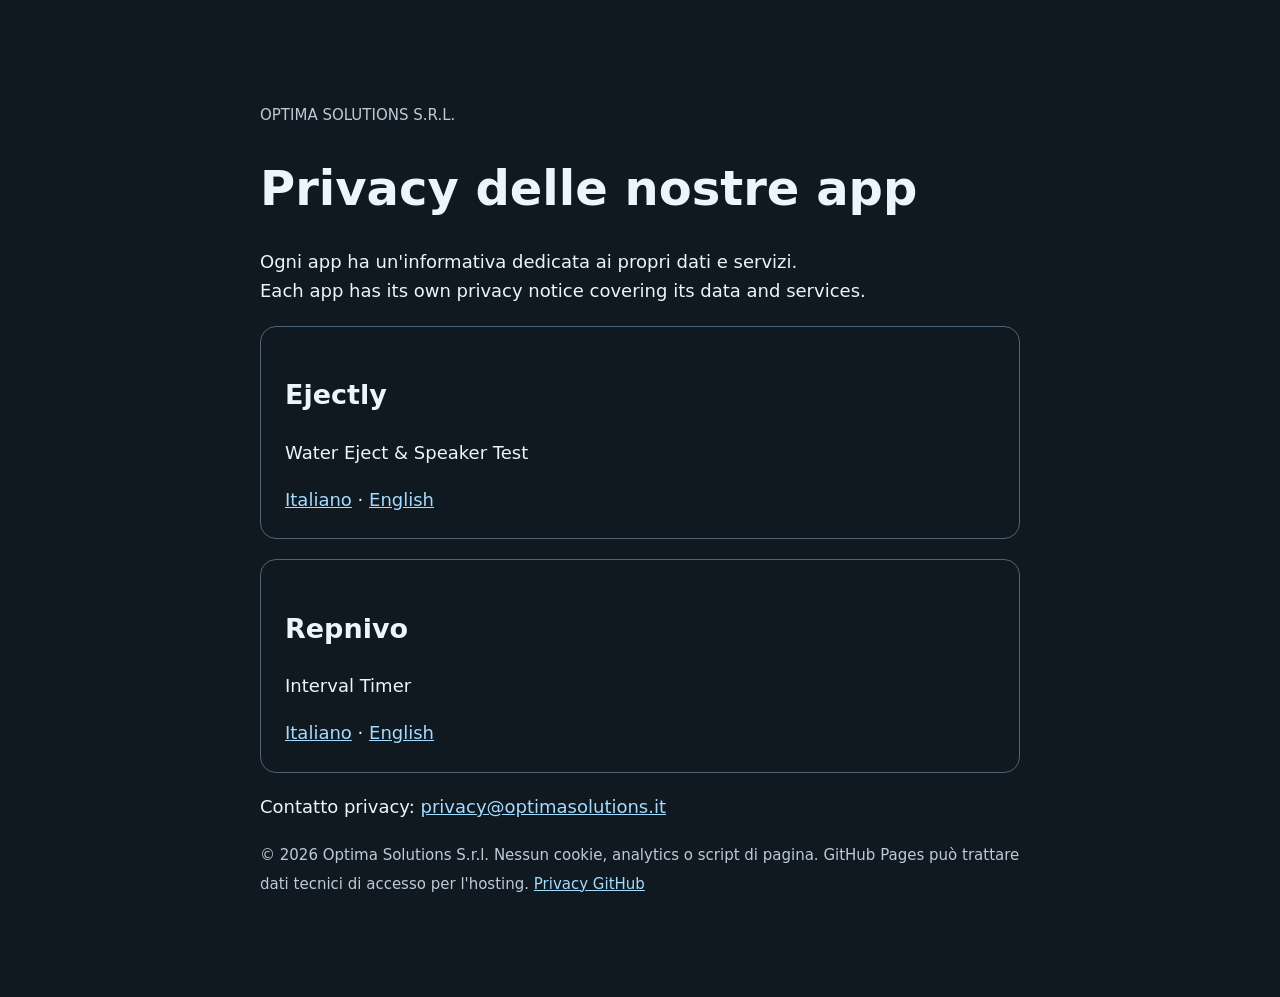
==== index.html @ 87899adc "docs: add company privacy directory" ====
<!doctype html><html lang="it"><head><meta charset="utf-8"><meta name="viewport" content="width=device-width,initial-scale=1"><title>Optima Solutions — Privacy delle app</title><meta name="referrer" content="no-referrer"><style>body{font:18px/1.6 system-ui;margin:0;background:#101820;color:#edf4fa}main{max-width:760px;margin:8vh auto;padding:28px}h1{font-size:clamp(30px,6vw,48px);line-height:1.15}a{color:#a3dcff}article{border:1px solid #4c6475;border-radius:16px;padding:24px;margin:20px 0}small{color:#bbcbd7}a:focus-visible{outline:3px solid #ffd279;outline-offset:4px}</style></head><body><main><small>OPTIMA SOLUTIONS S.R.L.</small><h1>Privacy delle nostre app</h1><p>Ogni app ha un'informativa dedicata ai propri dati e servizi.<br><span lang="en">Each app has its own privacy notice covering its data and services.</span></p><article><h2>Ejectly</h2><p>Water Eject &amp; Speaker Test</p><a href="ejectly/it/">Italiano</a> · <a href="ejectly/" lang="en">English</a></article><article><h2>Repnivo</h2><p>Interval Timer</p><a href="repnivo/#italiano">Italiano</a> · <a href="repnivo/#english" lang="en">English</a></article><p>Contatto privacy: <a href="mailto:privacy@optimasolutions.it">privacy@optimasolutions.it</a></p><small>© 2026 Optima Solutions S.r.l. Nessun cookie, analytics o script di pagina. GitHub Pages può trattare dati tecnici di accesso per l'hosting. <a href="https://docs.github.com/en/site-policy/privacy-policies/github-general-privacy-statement">Privacy GitHub</a></small></main></body></html>
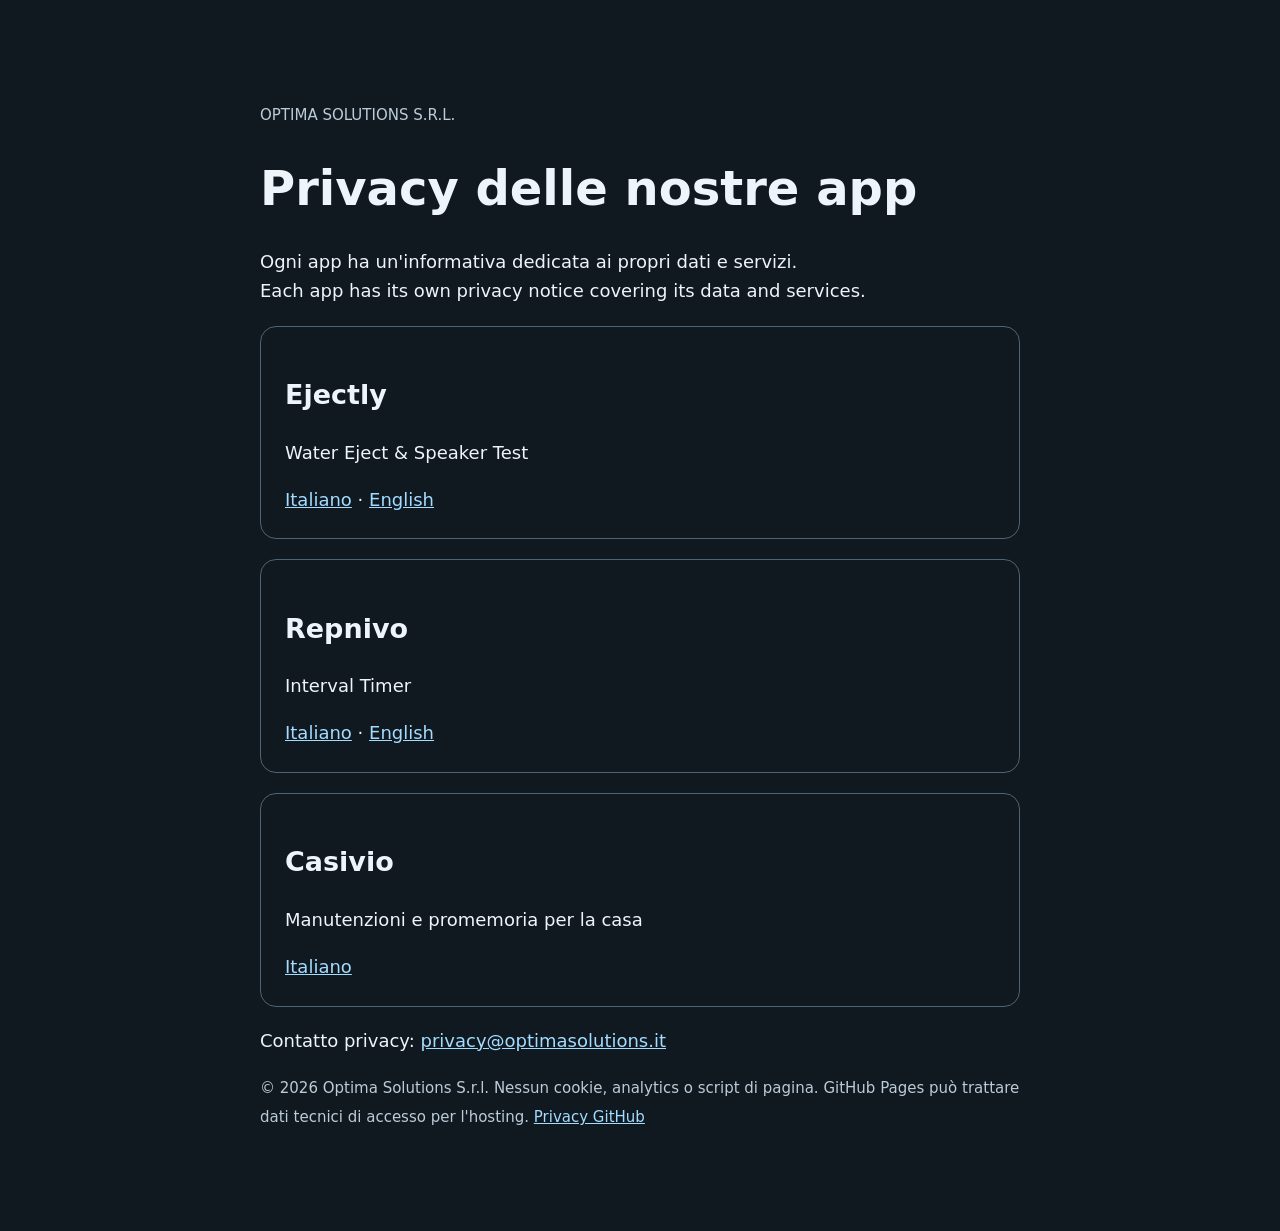
==== commit 5972973a: "docs: add Casivio to privacy directory" ====
--- a/index.html
+++ b/index.html
@@ -1 +1 @@
-<!doctype html><html lang="it"><head><meta charset="utf-8"><meta name="viewport" content="width=device-width,initial-scale=1"><title>Optima Solutions — Privacy delle app</title><meta name="referrer" content="no-referrer"><style>body{font:18px/1.6 system-ui;margin:0;background:#101820;color:#edf4fa}main{max-width:760px;margin:8vh auto;padding:28px}h1{font-size:clamp(30px,6vw,48px);line-height:1.15}a{color:#a3dcff}article{border:1px solid #4c6475;border-radius:16px;padding:24px;margin:20px 0}small{color:#bbcbd7}a:focus-visible{outline:3px solid #ffd279;outline-offset:4px}</style></head><body><main><small>OPTIMA SOLUTIONS S.R.L.</small><h1>Privacy delle nostre app</h1><p>Ogni app ha un'informativa dedicata ai propri dati e servizi.<br><span lang="en">Each app has its own privacy notice covering its data and services.</span></p><article><h2>Ejectly</h2><p>Water Eject &amp; Speaker Test</p><a href="ejectly/it/">Italiano</a> · <a href="ejectly/" lang="en">English</a></article><article><h2>Repnivo</h2><p>Interval Timer</p><a href="repnivo/#italiano">Italiano</a> · <a href="repnivo/#english" lang="en">English</a></article><p>Contatto privacy: <a href="mailto:privacy@optimasolutions.it">privacy@optimasolutions.it</a></p><small>© 2026 Optima Solutions S.r.l. Nessun cookie, analytics o script di pagina. GitHub Pages può trattare dati tecnici di accesso per l'hosting. <a href="https://docs.github.com/en/site-policy/privacy-policies/github-general-privacy-statement">Privacy GitHub</a></small></main></body></html>
+<!doctype html><html lang="it"><head><meta charset="utf-8"><meta name="viewport" content="width=device-width,initial-scale=1"><title>Optima Solutions — Privacy delle app</title><meta name="referrer" content="no-referrer"><style>body{font:18px/1.6 system-ui;margin:0;background:#101820;color:#edf4fa}main{max-width:760px;margin:8vh auto;padding:28px}h1{font-size:clamp(30px,6vw,48px);line-height:1.15}a{color:#a3dcff}article{border:1px solid #4c6475;border-radius:16px;padding:24px;margin:20px 0}small{color:#bbcbd7}a:focus-visible{outline:3px solid #ffd279;outline-offset:4px}</style></head><body><main><small>OPTIMA SOLUTIONS S.R.L.</small><h1>Privacy delle nostre app</h1><p>Ogni app ha un'informativa dedicata ai propri dati e servizi.<br><span lang="en">Each app has its own privacy notice covering its data and services.</span></p><article><h2>Ejectly</h2><p>Water Eject &amp; Speaker Test</p><a href="ejectly/it/">Italiano</a> · <a href="ejectly/" lang="en">English</a></article><article><h2>Repnivo</h2><p>Interval Timer</p><a href="repnivo/#italiano">Italiano</a> · <a href="repnivo/#english" lang="en">English</a></article><article><h2>Casivio</h2><p>Manutenzioni e promemoria per la casa</p><a href="casivio/">Italiano</a></article><p>Contatto privacy: <a href="mailto:privacy@optimasolutions.it">privacy@optimasolutions.it</a></p><small>© 2026 Optima Solutions S.r.l. Nessun cookie, analytics o script di pagina. GitHub Pages può trattare dati tecnici di accesso per l'hosting. <a href="https://docs.github.com/en/site-policy/privacy-policies/github-general-privacy-statement">Privacy GitHub</a></small></main></body></html>
